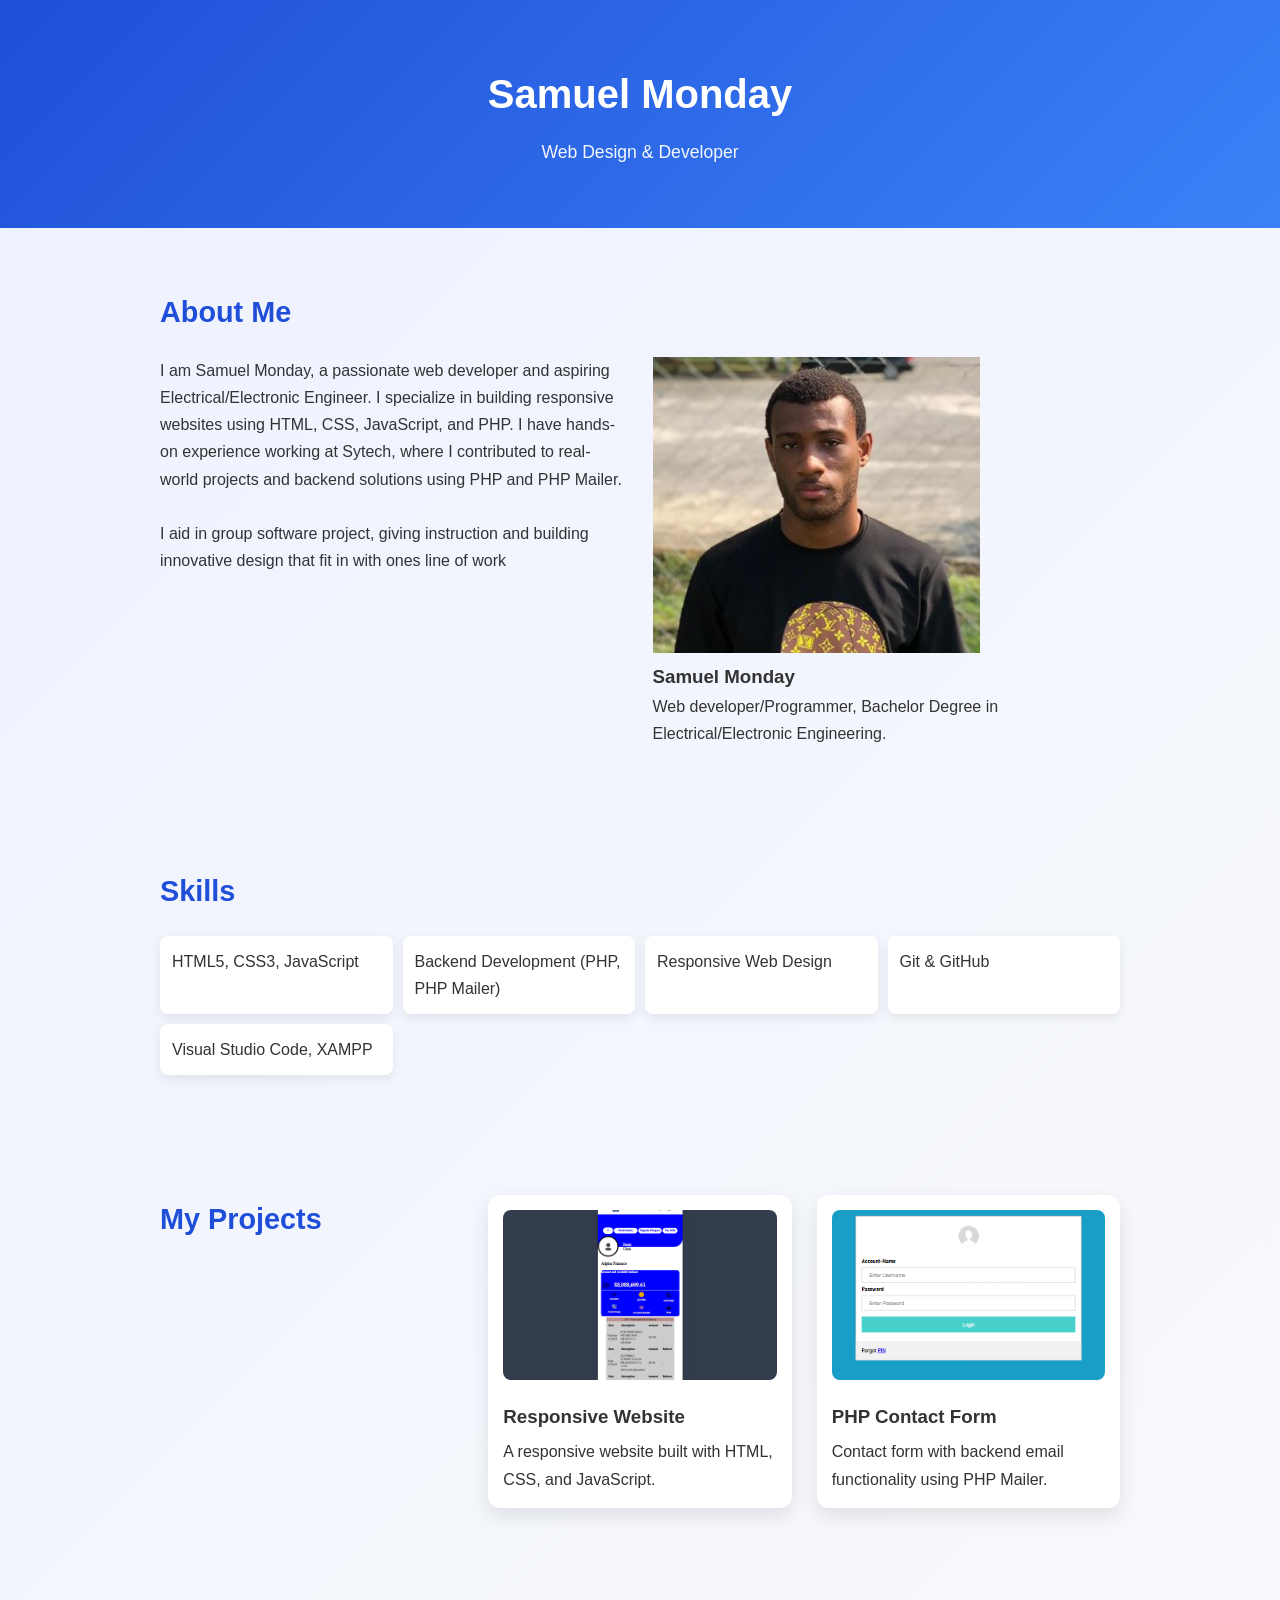
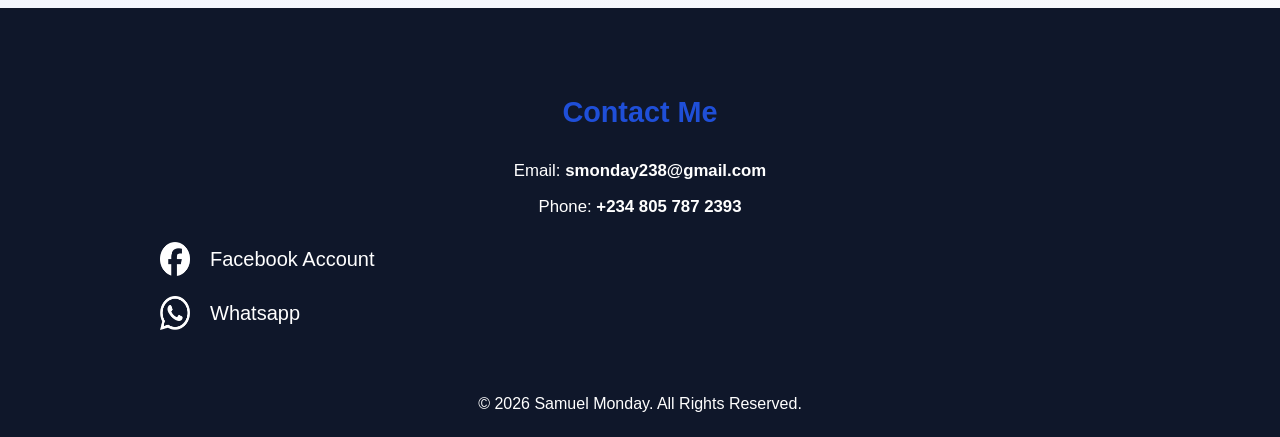
==== index.html @ e6fc63f8 "Add files via upload" ====
<!DOCTYPE html>
<html lang="en">
<head>
    <meta charset="UTF-8">
    <meta name="viewport" content="width=device-width, initial-scale=1.0">
    <title>Samuel Monday | Web Developer & Instructor</title>
    <link rel="stylesheet" href="style_portfolio.css">
    
</head>
<body>

    <!-- ===== NAVBAR ===== -->
    <header>
        <h1>Samuel Monday</h1>
        <p>Web Design & Developer</p>
    </header>

    <!-- ===== ABOUT SECTION ===== -->
    <section id="about">
        <h2>About Me</h2>
        <div class="about">
            <div>
                <p>
                    I am Samuel Monday, a passionate web developer and aspiring Electrical/Electronic Engineer.
                I specialize in building responsive websites using HTML, CSS, JavaScript, and PHP.
                I have hands-on experience working at Sytech, where I contributed to real-world projects
                    and backend solutions using PHP and PHP Mailer.
                </p>
                <br>
                <p>
                    I aid in group software project, giving instruction and building innovative design that
                fit in with ones line of work 
                </p>
            </div>
            <div class="proj">
                <!-- 👇 PUT YOUR PROJECT IMAGE HERE -->
                <img src="owner.jpg" alt="Project 2" class="myself">

                <h3>Samuel Monday</h3>
                <p>Web developer/Programmer, Bachelor Degree in Electrical/Electronic Engineering.</p>
             </div>
        </div>
    </section>

    <!-- ===== SKILLS SECTION ===== -->
    <section id="skills">
        <h2>Skills</h2>
        <ul>
            <li>HTML5, CSS3, JavaScript</li>
            <li>Backend Development (PHP, PHP Mailer)</li>
            <li>Responsive Web Design</li>
            <li>Git & GitHub</li>
            <li>Visual Studio Code, XAMPP</li>
        </ul>
    </section>

    <!-- ===== PROJECTS SECTION ===== -->
    <section id="projects">
        <h2>My Projects</h2>

        <!-- PROJECT CARD -->
        <div class="project">
            <!-- 👇 PUT YOUR PROJECT IMAGE HERE -->
            <!-- Replace src with your image path -->
            <img src="bank.png" alt="Project 1">

            <h3>Responsive Website</h3>
            <p>A responsive website built with HTML, CSS, and JavaScript.</p>
        </div>

        <div class="project">
            <!-- 👇 PUT YOUR PROJECT IMAGE HERE -->
            <img src="login.png" alt="Project 2">

            <h3>PHP Contact Form</h3>
            <p>Contact form with backend email functionality using PHP Mailer.</p>
        </div>
        <!-- You can copy and paste this block to add more projects -->
    </section>

    <footer>

    <!-- ===== CONTACT SECTION ===== -->
    <section id="contact">
        <h2>Contact Me</h2>
        <p>Email: <strong>smonday238@gmail.com</strong></p>
        <p>Phone: <strong>+234 805 787 2393</strong></p>
        <a href="https://www.facebook.com/profile.php?id=61550336784460&mibextid=ZbWKwL" class="facebook"><img src="facebook-app-round-white-icon.png" class="social-icon"><div class="face">Facebook Account</div></a>
        <a href="https://wa.link/jv3pg7" class="facebook"><img src="whatsapp-white-icon.png" class="social-icon"><div class="face">Whatsapp</div></a>     
    </section>

    <!-- ===== FOOTER ===== -->
        <div class="match">
            <p>© 2026 Samuel Monday. All Rights Reserved.</p>
        </div>
    </footer>

    <script src="sammy_portfolio.js"></script>
</body>
</html>
---- style_portfolio.css ----
* {
    margin: 0;
    padding: 0;
    box-sizing: border-box;
    font-family: 'Segoe UI', Tahoma, sans-serif;
}

body {
    background: linear-gradient(135deg, #eef2ff, #f9fafb);
    color: #333;
    line-height: 1.7;
}

/* ===== HEADER ===== */
header {
    background: linear-gradient(135deg, #1f4fd8, #3b82f6);
    color: white;
    padding: 60px 20px;
    text-align: center;
}

header h1 {
    font-size: 2.5rem;
    margin-bottom: 10px;
}

header p {
    font-size: 1.1rem;
    opacity: 0.95;
}

/* ===== SECTIONS ===== */
section {
    padding: 60px 20px;
    max-width: 1000px;
    margin: auto;
    opacity: 1;
    transform: translateY(30px);
    transition: all 0.8s ease;
}

section.show {
    opacity: 1;
    transform: translateY(0);
}

h2 {
    margin-bottom: 20px;
    color: #1f4fd8;
    font-size: 1.8rem;
}

/* ===== SKILLS ===== */
#skills ul {
    display: grid;
    grid-template-columns: repeat(auto-fit, minmax(220px, 1fr));
    gap: 10px;
    list-style: none;
}

#skills li {
    background: white;
    padding: 12px;
    border-radius: 8px;
    box-shadow: 0 4px 12px rgba(0,0,0,0.08);
}

/* ===== PROJECTS ===== */
#projects {
    display: grid;
    grid-template-columns: repeat(auto-fit, minmax(260px, 1fr));
    gap: 25px;
}

.about {
    display: grid;
    grid-template-columns: repeat(auto-fit, minmax(260px, 1fr));
    gap: 25px;
}

.myself {
    width: 70%;
}

.project {
    background: white;
    border-radius: 12px;
    padding: 15px;
    box-shadow: 0 8px 20px rgba(0,0,0,0.1);
    transition: transform 0.3s ease, box-shadow 0.3s ease;
}

.project:hover {
    transform: translateY(-8px);
    box-shadow: 0 15px 30px rgba(0,0,0,0.15);
}

.project img {
    width: 100%;
    height: 170px;
    object-fit: cover;
    border-radius: 8px;
    margin-bottom: 12px;
}

.project h3 {
    margin-bottom: 6px;
}

/* ===== CONTACT ===== */
#contact p {
    font-size: 1.05rem;
    margin-bottom: 8px;
}

.facebook{
    margin-top: 20px;
    color: white;
    text-decoration: none;
    display: flex;
}

.face {
    font-size: 20px;
    align-self: center;
    margin-left: 20px;
}

.social-icon {
    width: 30px;
}

/* ===== FOOTER ===== */
footer {
    background: #0f172a;
    color: white;
    text-align: center;
    padding: 20px;
    margin-top: 40px;
}

@media screen and (max-width: 466px) {

    .facebook{
        margin-top: 30px;
        color: white;
        text-decoration: none;
        display: flex;
    }

    .face {
        font-size: 14px;
        align-self: center;
        margin-left: 20px;
    }

}

@media screen and (max-width: 372px) {

    .facebook{
        margin-top: 30px;
        color: white;
        text-decoration: none;
        display: flex;
    }

    .face {
        font-size: 10px;
        align-self: center;
        margin-left: 20px;
    }
}
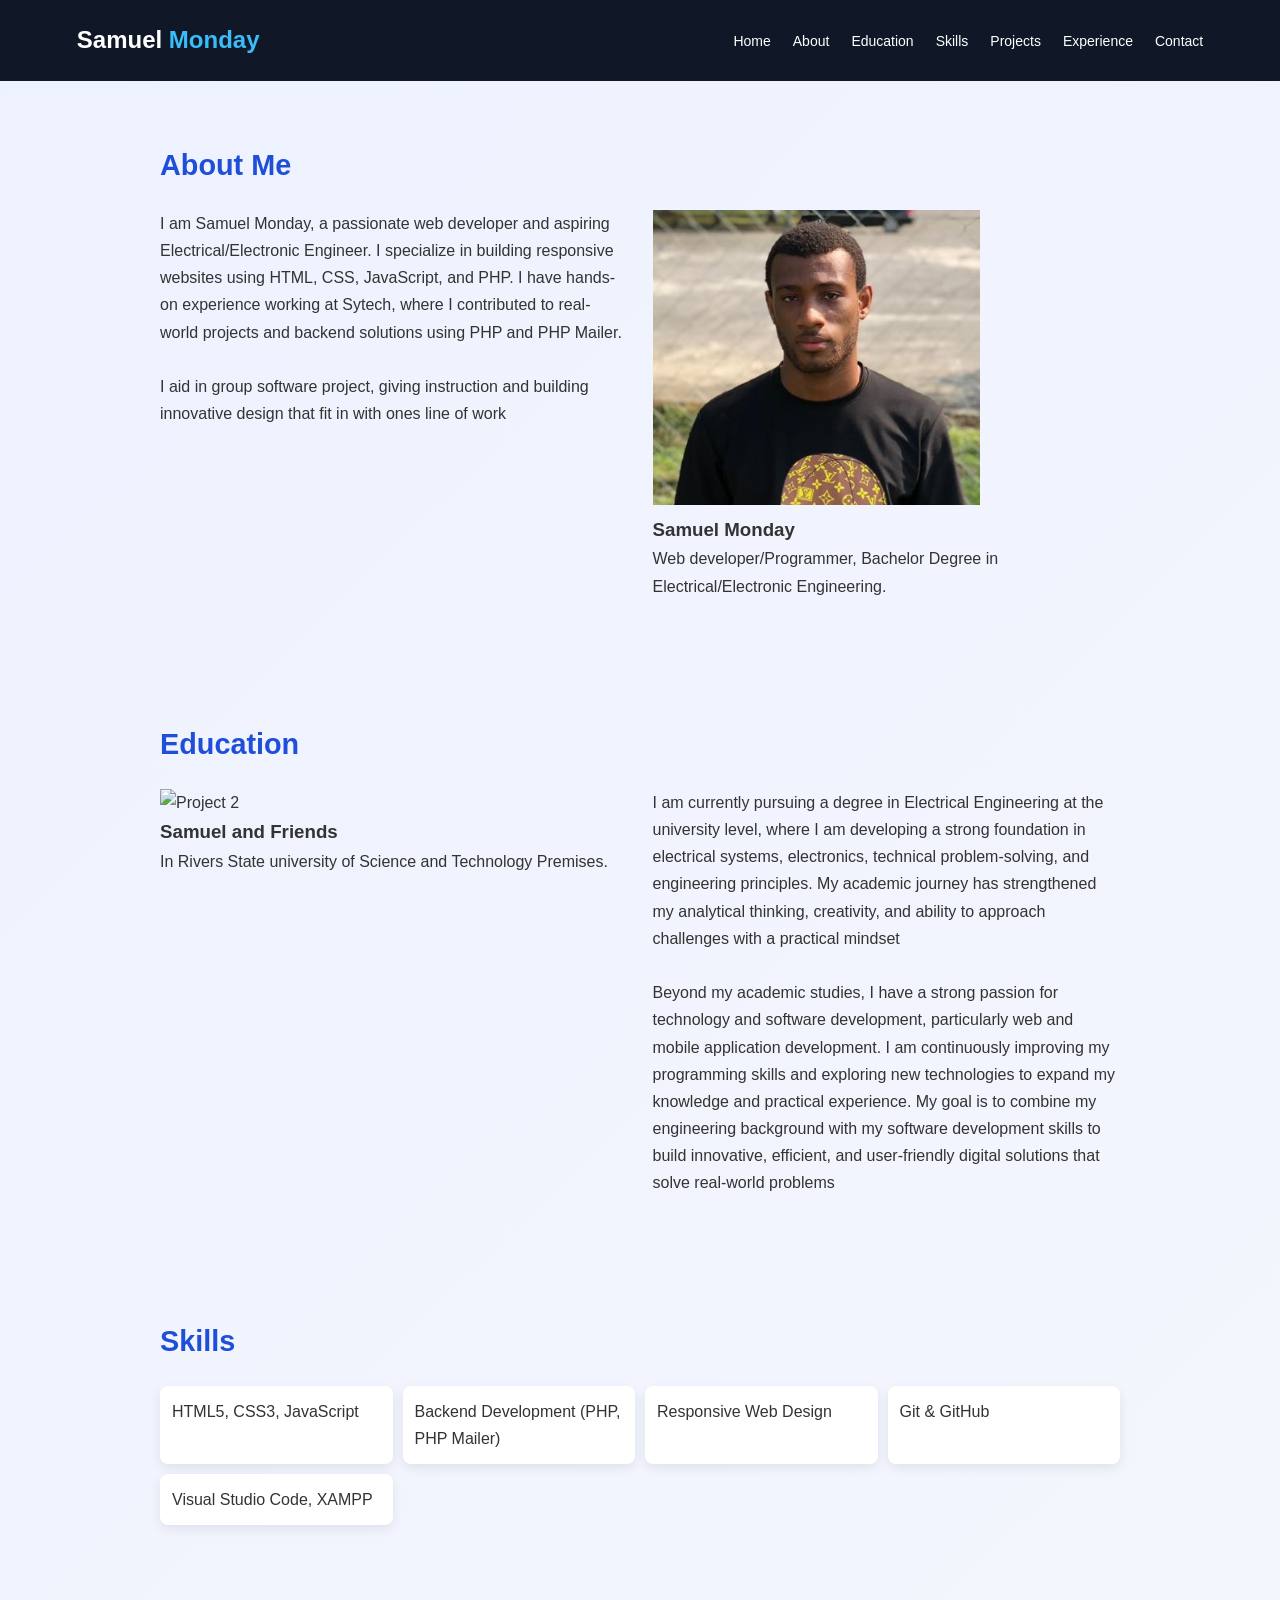
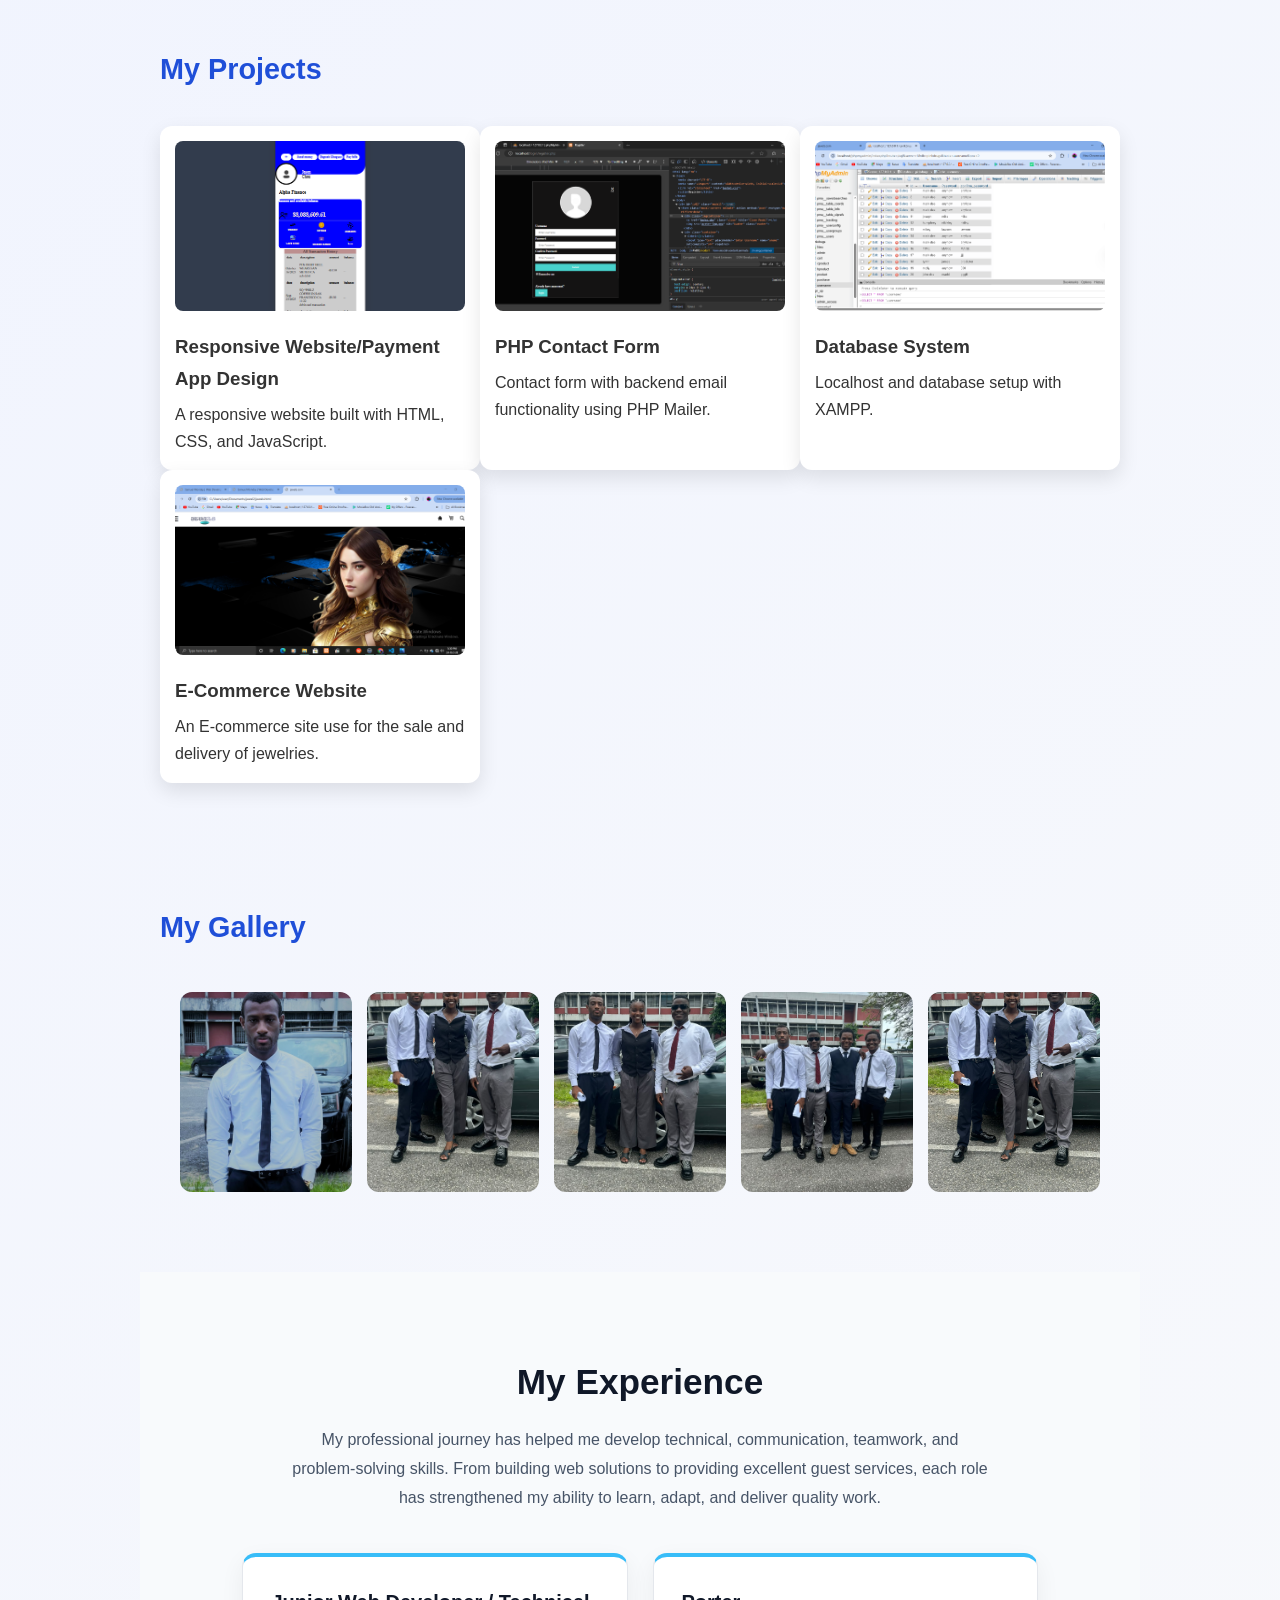
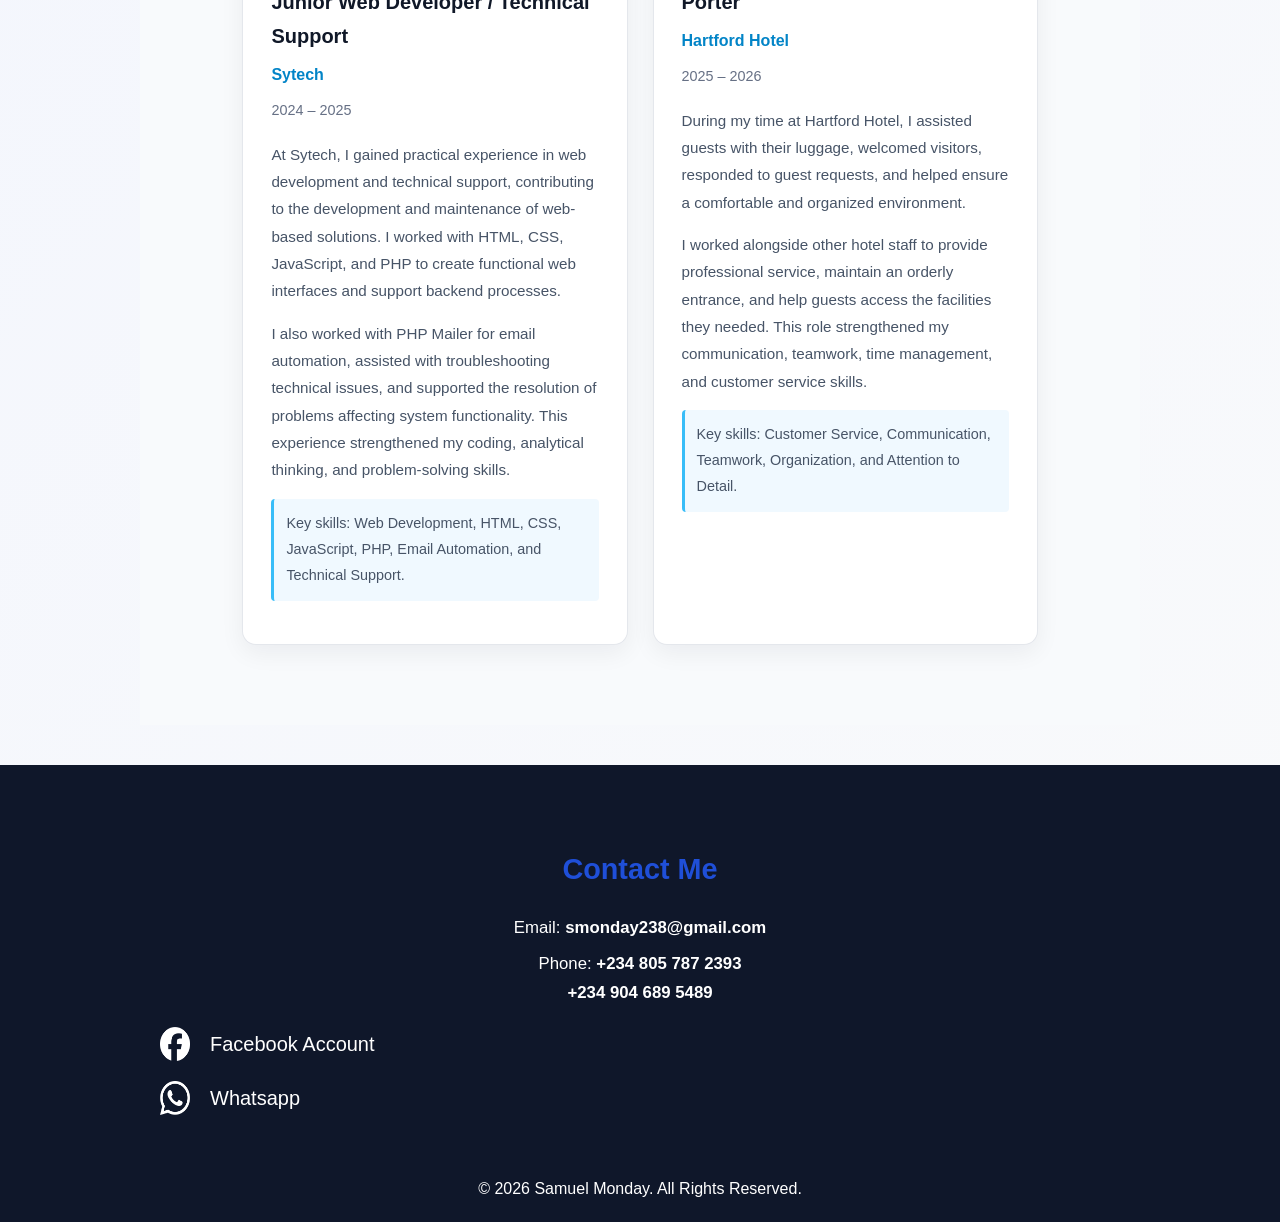
==== commit c2aa482a: "Add files via upload" ====
--- a/index.html
+++ b/index.html
@@ -3,19 +3,36 @@
 <head>
     <meta charset="UTF-8">
     <meta name="viewport" content="width=device-width, initial-scale=1.0">
-    <title>Samuel Monday | Web Developer & Instructor</title>
+    <title>Samuel Monday | Web Developer & Electrical Engineer</title>
     <link rel="stylesheet" href="style_portfolio.css">
     
 </head>
 <body>
 
-    <!-- ===== NAVBAR ===== -->
+    <!-- NAVBAR  -->
     <header>
-        <h1>Samuel Monday</h1>
-        <p>Web Design & Developer</p>
+        <nav class="navbar">
+            <a href="#home" class="logo">Samuel<span> Monday</span></a>
+    
+            <button class="menu-toggle" id="menu-toggle"
+                    aria-label="Open navigation menu"
+                    aria-expanded="false">
+                ☰
+            </button>
+    
+            <ul class="nav-links" id="nav-links">
+                <li><a href="#home">Home</a></li>
+                <li><a href="#about">About</a></li>
+                <li><a href="#education">Education</a></li>
+                <li><a href="#skills">Skills</a></li>
+                <li><a href="#projects">Projects</a></li>
+                <li><a href="#experience">Experience</a></li>
+                <li><a href="#contact">Contact</a></li>
+            </ul>
+        </nav>
     </header>
 
-    <!-- ===== ABOUT SECTION ===== -->
+    <!-- ABOUT SECTION  -->
     <section id="about">
         <h2>About Me</h2>
         <div class="about">
@@ -33,7 +50,6 @@
                 </p>
             </div>
             <div class="proj">
-                <!-- 👇 PUT YOUR PROJECT IMAGE HERE -->
                 <img src="owner.jpg" alt="Project 2" class="myself">
 
                 <h3>Samuel Monday</h3>
@@ -42,7 +58,32 @@
         </div>
     </section>
 
-    <!-- ===== SKILLS SECTION ===== -->
+    <section id="education">
+        <h2>Education</h2>
+        <div class="about">
+            <div class="proj">
+                <img src=" " alt="Project 2" id="image90" class="myself">
+
+                <h3>Samuel and Friends</h3>
+                <p>In Rivers State university of Science and Technology Premises.</p>
+            </div>
+            <div>
+                <p>
+                    I am currently pursuing a degree in Electrical Engineering at the university level, where I am developing a strong foundation in electrical systems, 
+                    electronics, technical problem-solving, and engineering principles. My academic journey has strengthened my analytical thinking, 
+                    creativity, and ability to approach challenges with a practical mindset 
+                </p>
+                <br>
+                <p>
+                    Beyond my academic studies, I have a strong passion for technology and software development, particularly web and mobile application development. 
+                    I am continuously improving my programming skills and exploring new technologies to expand my knowledge and practical experience. 
+                    My goal is to combine my engineering background with my software development skills to build innovative, efficient, and user-friendly digital solutions that solve real-world problems
+                </p>
+            </div>
+        </div>
+    </section>
+
+    <!-- SKILLS SECTION -->
     <section id="skills">
         <h2>Skills</h2>
         <ul>
@@ -54,42 +95,138 @@
         </ul>
     </section>
 
-    <!-- ===== PROJECTS SECTION ===== -->
+    <!-- PROJECTS SECTION -->
     <section id="projects">
-        <h2>My Projects</h2>
+        <h2 class="posit">My Projects</h2>
 
         <!-- PROJECT CARD -->
-        <div class="project">
-            <!-- 👇 PUT YOUR PROJECT IMAGE HERE -->
-            <!-- Replace src with your image path -->
-            <img src="bank.png" alt="Project 1">
-
-            <h3>Responsive Website</h3>
-            <p>A responsive website built with HTML, CSS, and JavaScript.</p>
-        </div>
-
-        <div class="project">
-            <!-- 👇 PUT YOUR PROJECT IMAGE HERE -->
-            <img src="login.png" alt="Project 2">
-
-            <h3>PHP Contact Form</h3>
-            <p>Contact form with backend email functionality using PHP Mailer.</p>
-        </div>
-        <!-- You can copy and paste this block to add more projects -->
+         <div class="projected">
+            <div class="project">
+                <img src="bank.png" alt="Project 1">
+
+               <h3>Responsive Website/Payment App Design</h3>
+              <p>A responsive website built with HTML, CSS, and JavaScript.</p>
+            </div>
+
+            <div class="project">
+                <img src="login.png" alt="Project 2">
+
+                <h3>PHP Contact Form</h3>
+                <p>Contact form with backend email functionality using PHP Mailer.</p>
+            </div>
+
+            <div class="project">
+                <img src="database.png" alt="Project 2">
+
+                <h3>Database System</h3>
+                <p>Localhost and database setup with XAMPP.</p>
+            </div>
+
+            <div class="project">
+                <img src="jewel.png" alt="Project 2">
+
+                <h3>E-Commerce Website</h3>
+                <p>An E-commerce site use for the sale and delivery of jewelries.</p>
+            </div>
+        </div>
+    </section>
+
+    <section id="gallery">
+        <h2>My Gallery</h2>
+    
+        <div class="gallery">
+            <img src="image1.jpg" alt="Samuel Monday">
+            <img src="image2.jpg" alt="Samuel with a friend">
+            <img src="image3.jpg" alt="Samuel with friends">
+            <img src="image4.jpg" alt="Samuel with friends">
+            <img src="image5.jpg" alt="Samuel with friends">
+        </div>
+    </section>
+
+    <section id="experience" class="experience">
+        <h2>My Experience</h2>
+        <p class="section-intro">
+            My professional journey has helped me develop technical,
+            communication, teamwork, and problem-solving skills.
+            From building web solutions to providing excellent
+            guest services, each role has strengthened my ability
+            to learn, adapt, and deliver quality work.
+        </p>
+    
+        <div class="experience-container">
+    
+            <div class="experience-card">
+                <h3>Junior Web Developer / Technical Support</h3>
+                <h4>Sytech</h4>
+                <span class="experience-date">2024 – 2025</span>
+    
+                <p>
+                    At Sytech, I gained practical experience in web
+                    development and technical support, contributing
+                    to the development and maintenance of web-based
+                    solutions. I worked with HTML, CSS, JavaScript,
+                    and PHP to create functional web interfaces and
+                    support backend processes.
+                </p>
+    
+                <p>
+                    I also worked with PHP Mailer for email
+                    automation, assisted with troubleshooting
+                    technical issues, and supported the resolution
+                    of problems affecting system functionality.
+                    This experience strengthened my coding,
+                    analytical thinking, and problem-solving skills.
+                </p>
+    
+                <p class="experience-highlight">
+                    Key skills: Web Development, HTML, CSS,
+                    JavaScript, PHP, Email Automation, and
+                    Technical Support.
+                </p>
+            </div>
+    
+            <div class="experience-card">
+                <h3>Porter</h3>
+                <h4>Hartford Hotel</h4>
+                <span class="experience-date">2025 – 2026</span>
+    
+                <p>
+                    During my time at Hartford Hotel, I assisted
+                    guests with their luggage, welcomed visitors,
+                    responded to guest requests, and helped ensure
+                    a comfortable and organized environment.
+                </p>
+    
+                <p>
+                    I worked alongside other hotel staff to provide
+                    professional service, maintain an orderly
+                    entrance, and help guests access the facilities
+                    they needed. This role strengthened my
+                    communication, teamwork, time management,
+                    and customer service skills.
+                </p>
+    
+                <p class="experience-highlight">
+                    Key skills: Customer Service, Communication,
+                    Teamwork, Organization, and Attention to Detail.
+                </p>
+            </div>
+    
+        </div>
     </section>
 
     <footer>
 
-    <!-- ===== CONTACT SECTION ===== -->
+    <!-- CONTACT SECTION -->
     <section id="contact">
         <h2>Contact Me</h2>
         <p>Email: <strong>smonday238@gmail.com</strong></p>
-        <p>Phone: <strong>+234 805 787 2393</strong></p>
-        <a href="https://www.facebook.com/profile.php?id=61550336784460&mibextid=ZbWKwL" class="facebook"><img src="facebook-app-round-white-icon.png" class="social-icon"><div class="face">Facebook Account</div></a>
-        <a href="https://wa.link/jv3pg7" class="facebook"><img src="whatsapp-white-icon.png" class="social-icon"><div class="face">Whatsapp</div></a>     
-    </section>
-
-    <!-- ===== FOOTER ===== -->
+        <p>Phone: <strong>+234 805 787 2393</strong><br> <strong>+234 904 689 5489</strong></p>
+        <a href="https://www.facebook.com/share/19mnBZYBwr/" class="facebook"><img src="facebook-app-round-white-icon.png" class="social-icon" alt="facebook"><div class="face">Facebook Account</div></a>
+        <a href="https://wa.me/+2348057872393?text=" class="facebook"><img src="whatsapp-white-icon.png" class="social-icon" alt="whatsapp"><div class="face">Whatsapp</div></a>     
+    </section>
+
+    <!-- FOOTER -->
         <div class="match">
             <p>© 2026 Samuel Monday. All Rights Reserved.</p>
         </div>
--- a/style_portfolio.css
+++ b/style_portfolio.css
@@ -11,11 +11,10 @@
     line-height: 1.7;
 }
 
-/* ===== HEADER ===== */
+/* HEADER */
 header {
     background: linear-gradient(135deg, #1f4fd8, #3b82f6);
     color: white;
-    padding: 60px 20px;
     text-align: center;
 }
 
@@ -29,14 +28,76 @@
     opacity: 0.95;
 }
 
-/* ===== SECTIONS ===== */
+* {
+    margin: 0;
+    padding: 0;
+    box-sizing: border-box;
+}
+
+html {
+    scroll-behavior: smooth;
+    scroll-padding-top: 80px;
+}
+
+.navbar {
+    display: flex;
+    justify-content: space-between;
+    align-items: center;
+    padding: 20px 6%;
+    background: #101828;
+    position: sticky;
+    top: 0;
+    z-index: 1000;
+}
+
+.logo {
+    color: white;
+    font-size: 24px;
+    font-weight: bold;
+    text-decoration: none;
+    white-space: nowrap;
+}
+
+.logo span {
+    color: #38bdf8;
+}
+
+.nav-links {
+    display: flex;
+    align-items: center;
+    list-style: none;
+    gap: 22px;
+}
+
+.nav-links a {
+    color: white;
+    text-decoration: none;
+    font-size: 14px;
+    transition: color 0.3s;
+}
+
+.nav-links a:hover {
+    color: #38bdf8;
+}
+
+/* Hamburger button */
+.menu-toggle {
+    display: none;
+    background: none;
+    border: none;
+    color: white;
+    font-size: 28px;
+    cursor: pointer;
+}
+
+/* SECTIONS */
 section {
     padding: 60px 20px;
     max-width: 1000px;
     margin: auto;
     opacity: 1;
-    transform: translateY(30px);
-    transition: all 0.8s ease;
+    transform: translateY(200px);
+    transition: all 3s ease;
 }
 
 section.show {
@@ -50,7 +111,7 @@
     font-size: 1.8rem;
 }
 
-/* ===== SKILLS ===== */
+/* SKILLS */
 #skills ul {
     display: grid;
     grid-template-columns: repeat(auto-fit, minmax(220px, 1fr));
@@ -65,11 +126,16 @@
     box-shadow: 0 4px 12px rgba(0,0,0,0.08);
 }
 
-/* ===== PROJECTS ===== */
+/* PROJECTS */
 #projects {
     display: grid;
+    gap: 12px;
+}
+
+.projected {
+    display: grid;
     grid-template-columns: repeat(auto-fit, minmax(260px, 1fr));
-    gap: 25px;
+    
 }
 
 .about {
@@ -107,7 +173,105 @@
     margin-bottom: 6px;
 }
 
-/* ===== CONTACT ===== */
+/* EXPERIENCE */
+
+.experience {
+    padding: 80px 8%;
+    background: #f8fafc;
+    color: #101828;
+}
+
+.experience h2 {
+    font-size: 2.2rem;
+    text-align: center;
+    margin-bottom: 15px;
+    color: #101828;
+}
+
+.section-intro {
+    max-width: 700px;
+    margin: 0 auto 40px;
+    text-align: center;
+    line-height: 1.8;
+    color: #475467;
+}
+
+.experience-container {
+    display: grid;
+    grid-template-columns: repeat(2, minmax(0, 1fr));
+    gap: 25px;
+    max-width: 1100px;
+    margin: auto;
+}
+
+.experience-card {
+    background: #ffffff;
+    padding: 28px;
+    border-radius: 14px;
+    border: 1px solid #e4e7ec;
+    border-top: 4px solid #38bdf8;
+    box-shadow: 0 8px 24px rgba(16, 24, 40, 0.06);
+    transition: transform 0.3s ease,
+                box-shadow 0.3s ease;
+}
+
+.experience-card:hover {
+    transform: translateY(-5px);
+    box-shadow: 0 14px 30px rgba(16, 24, 40, 0.10);
+}
+
+.experience-card h3 {
+    font-size: 1.25rem;
+    margin-bottom: 8px;
+    color: #101828;
+}
+
+.experience-card h4 {
+    color: #0284c7;
+    margin-bottom: 8px;
+}
+
+.experience-date {
+    display: inline-block;
+    font-size: 0.9rem;
+    color: #667085;
+    margin-bottom: 18px;
+}
+
+.experience-card p {
+    line-height: 1.8;
+    font-size: 0.95rem;
+    color: #475467;
+    margin-bottom: 15px;
+}
+
+.experience-card .experience-highlight {
+    background: #f0f9ff;
+    border-left: 3px solid #38bdf8;
+    padding: 12px;
+    border-radius: 4px;
+    font-size: 0.9rem;
+}
+
+/* GALLERY */
+
+
+.gallery {
+    display: grid;
+    grid-template-columns: repeat(auto-fit, minmax(150px, 1fr));
+    gap: 15px;
+    padding: 20px;
+}
+
+.gallery img {
+    width: 100%;
+    height: 200px;
+    object-fit: cover;
+    border-radius: 12px;
+}
+
+
+/* CONTACT */
 #contact p {
     font-size: 1.05rem;
     margin-bottom: 8px;
@@ -130,7 +294,7 @@
     width: 30px;
 }
 
-/* ===== FOOTER ===== */
+/* FOOTER */
 footer {
     background: #0f172a;
     color: white;
@@ -138,6 +302,69 @@
     padding: 20px;
     margin-top: 40px;
 }
+
+/* Mobile view */
+@media screen and (max-width: 768px) {
+
+    .navbar {
+        padding: 18px 5%;
+        flex-wrap: wrap;
+    }
+
+    .logo {
+        font-size: 21px;
+    }
+
+    .menu-toggle {
+        display: block;
+    }
+
+    .nav-links {
+        display: none;
+        flex-direction: column;
+        align-items: stretch;
+        width: 100%;
+        gap: 0;
+        padding-top: 15px;
+    }
+
+    .nav-links.active {
+        display: flex;
+    }
+
+    .nav-links li {
+        width: 100%;
+    }
+
+    .nav-links a {
+        display: block;
+        padding: 13px 10px;
+        font-size: 16px;
+        border-bottom: 1px solid #263449;
+    }
+
+    .nav-links a:hover {
+        background: #1e293b;
+    }
+
+    .experience {
+        padding: 55px 6%;
+    }
+
+    .experience-container {
+        grid-template-columns: 1fr;
+    }
+
+    .experience h2 {
+        font-size: 1.8rem;
+    }
+
+    .experience-card {
+        padding: 22px;
+    }
+}
+
+
 
 @media screen and (max-width: 466px) {
 
